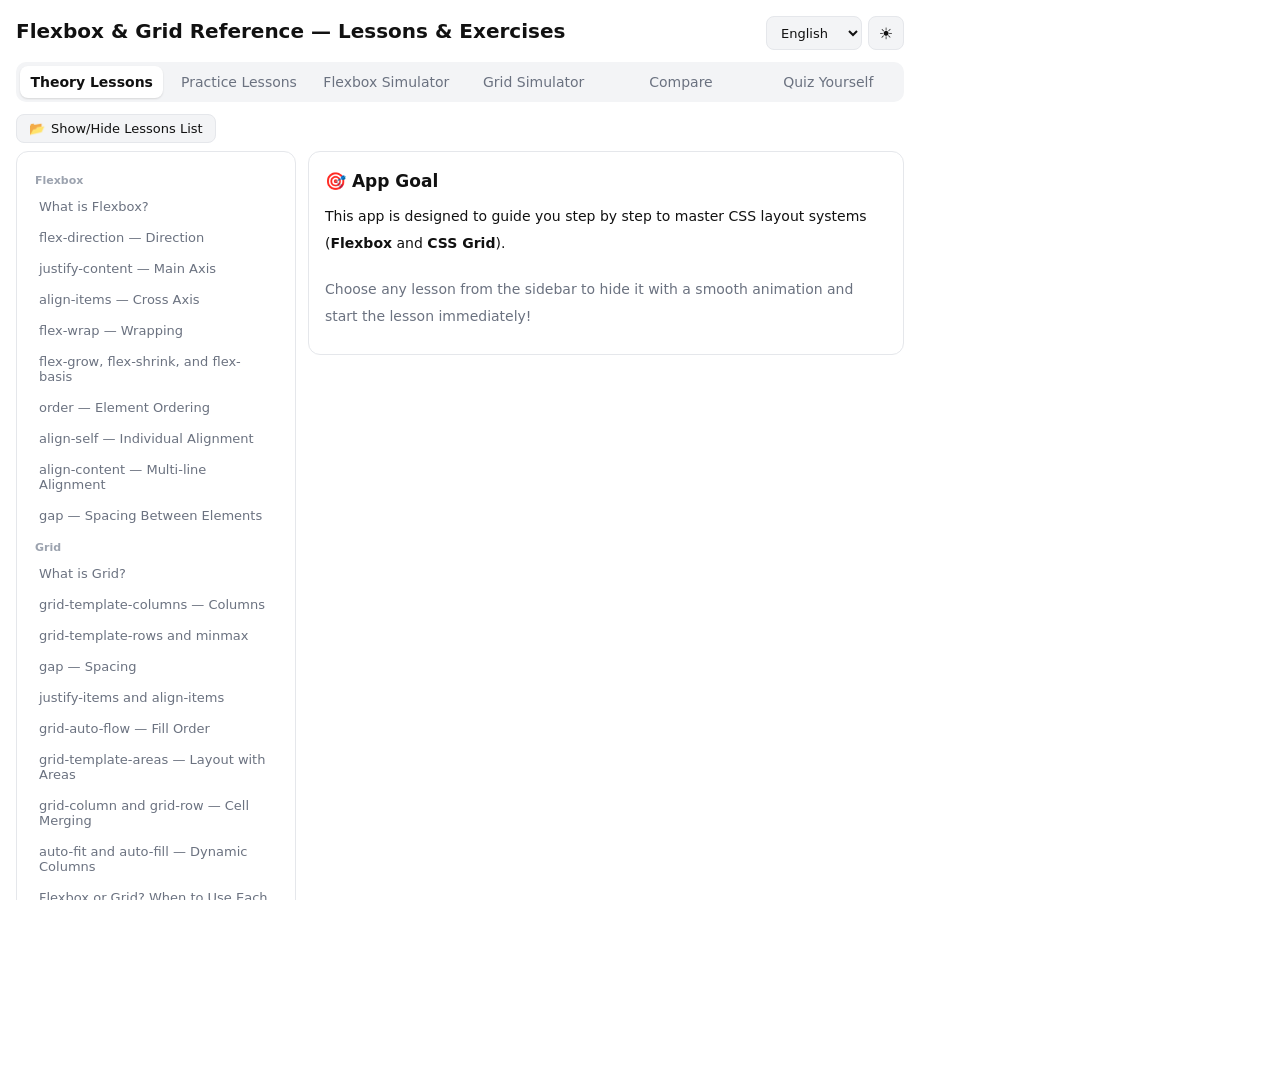
==== index.html @ 4860c78a "Update index.html" ====
<!DOCTYPE html>
<html lang="ar" dir="rtl">
<head>
  <meta charset="UTF-8">
  
  <!-- ✅ الكود السحري لمنع الوميض الأبيض (يعمل فوراً قبل رسم الصفحة) -->
  <script>
    (function() {
      try {
        var isDark = localStorage.getItem('darkMode');
        if (isDark === 'true' || (isDark === null && window.matchMedia && window.matchMedia('(prefers-color-scheme: dark)').matches)) {
          document.documentElement.classList.add('dark');
        }
      } catch (e) {}
    })();
  </script>
  <!-- ✅ نهاية الكود السحري -->

  <meta name="viewport" content="width=device-width, initial-scale=1">
  <meta name="theme-color" content="#111111">
  
  <!-- ✅ تحسينات SEO الأساسية -->
  <title data-i18n="app_title">مرجع Flexbox و Grid — دروس وتمارين تفاعلية</title>
  <meta name="description" content="تعلم Flexbox و CSS Grid بطريقة تفاعلية وممتعة. دروس شاملة، تمارين تطبيقية، محاكي حر، واختبارات لقياس مستوى فهمك. مرجعك العربي الأول لتخطيط CSS.">
  <meta name="keywords" content="Flexbox, CSS Grid, تعلم CSS, دروس CSS, تمارين CSS, CSS Layout, مرجع CSS, تصميم متجاوب, تطوير الويب">
  <meta name="author" content="Moussa Abderrezagui">
  <link rel="canonical" href="https://abdmou191.github.io/css-layout-master/">
  
  <!-- ✅ تحسينات SEO لمشاركة الروابط (Open Graph & Twitter) -->
  <meta property="og:title" content="مرجع Flexbox و Grid — دروس وتمارين تفاعلية">
<meta name="google-site-verification" content="Es6RuKl8dk422bpv8BewjqeZ9fVacqXVVdDgzNrcWMI" />
  <meta property="og:description" content="تعلم تخطيط CSS بطريقة تفاعلية مع دروس، تمارين، ومحاكي حر.">
  <meta property="og:image" content="https://abdmou191.github.io/css-layout-master/icons/icon-1080.jpg">
  <meta property="og:url" content="https://yourdomain.com/index.html">
  <meta property="og:type" content="website">
  <meta property="og:locale" content="ar_AR">
  
  <meta name="twitter:card" content="summary_large_image">
  <meta name="twitter:title" content="مرجع Flexbox و Grid — دروس وتمارين تفاعلية">
  <meta name="twitter:description" content="تعلم تخطيط CSS بطريقة تفاعلية مع دروس، تمارين، ومحاكي حر.">
  <meta name="twitter:image" content="https://abdmou191.github.io/css-layout-master/icons/icon-1080.jpg">

  <!-- PWA -->
  <link rel="manifest" href="manifest.json">
  
  <link rel="icon" type="image/jpeg" sizes="192x192" href="icons/icon-192.jpg">
<link rel="apple-touch-icon" href="icons/icon-192.jpg">
  
  <!-- Stylesheet -->
  <link rel="stylesheet" href="css/style.css">
</head>
<body>
  <!-- Header -->
  <header class="app-header">
    <h1 data-i18n="app_title">مرجع Flexbox و Grid — الدروس والتمارين</h1>
    <div class="header-controls">
      <!-- Language Selector -->
      <select id="langSelector" class="lang-selector" aria-label="اختر اللغة">
        <option value="ar">العربية</option>
        <option value="en">English</option>
        <option value="fr">Français</option>
      </select>
      
      <!-- Dark Mode Toggle -->
      <button id="darkModeToggle" class="dark-toggle" aria-label="تبديل الوضع الليلي">
        <span class="icon-light">☀️</span>
        <span class="icon-dark">🌙</span>
      </button>
    </div>
  </header>

  <!-- زر التثبيت المخصص -->
<button id="installAppBtn" style="display: none; margin: 12px auto; padding: 10px 20px; background: var(--accent); color: white; border: none; border-radius: 8px; cursor: pointer; font-size: 14px; font-weight: 600;">
  📲 تثبيت التطبيق على هاتفك
</button>

  <!-- Mode Segments -->
  <div class="seg" id="modeSeg" role="tablist">
    <button data-m="theory" class="on" role="tab" aria-selected="true" data-i18n="mode_theory">الدروس النظرية</button>
    <button data-m="practice" role="tab" aria-selected="false" data-i18n="mode_practice">الدروس التطبيقية</button>
    <button data-m="flex" role="tab" aria-selected="false" data-i18n="mode_flex">محاكي Flexbox</button>
    <button data-m="grid" role="tab" aria-selected="false" data-i18n="mode_grid">محاكي Grid</button>
    <button data-m="compare" role="tab" aria-selected="false" data-i18n="mode_compare">مقارنة</button>
    <button data-m="quiz" role="tab" aria-selected="false" data-i18n="mode_quiz">اختبر نفسك</button>
  </div>

  <!-- Theory Section -->
  <div id="theory">
    <button id="toggleSidebarBtn" class="toggle-sidebar-btn" aria-label="إخفاء أو إظهار قائمة الدروس" aria-expanded="true">
      📂 <span data-i18n="toggle_lessons">إخفاء/إظهار قائمة الدروس</span>
    </button>
    
    <div class="grid2" id="theoryGrid">
      <div class="panel side" id="lessonList" role="navigation"></div>
      <div class="panel lesson" id="lessonBody">
        <div id="appGoalWelcome">
          <h2 data-i18n="welcome_title">🎯 هدف التطبيق</h2>
          <p data-i18n="welcome_desc">هذا التطبيق مصمم خصيصاً ليرافقك خطوة بخطوة لاحتراف أنظمة التخطيط في CSS (وهي <strong>Flexbox</strong> و <strong>CSS Grid</strong>).</p>
          <p style="color: var(--sec); margin-top: 20px;" data-i18n="welcome_hint">اختر أي درس من القائمة الجانبية لتختفي القائمة بأسلوب حركي هادئ ويبدأ الدرس فوراً!</p>
        </div>
      </div>
    </div>
  </div>

  <!-- Practice Section -->
  <div id="practice" style="display:none">
    <div class="chips" id="chips"></div>
    <div class="grid2">
      <div class="panel" id="pControls"></div>
      <div>
        <div class="cap">
          <span style="font-weight:600" data-i18n="goal_title">الهدف المطلوب</span>
          <span>?</span>
        </div>
        <div class="stage sm" id="goalStage" style="margin-bottom:12px"></div>
        <div class="cap">
          <span style="font-weight:600" data-i18n="your_try">تجربتك</span>
          <span>✏️</span>
        </div>
        <div class="stage sm" id="userStage"></div>
        <button class="pbtn" id="checkBtn" data-i18n="btn_check">تحقق من الحل</button>
        <button class="pbtn ghost" id="hintBtn" data-i18n="btn_hint">تلميح</button>
        <div class="msg" id="pMsg"></div>
      </div>
    </div>
  </div>

  <!-- Play Section -->
  <div id="play" style="display:none">
    <div class="grid2">
      <div class="panel" id="controls"></div>
      <div>
        <div id="stages"></div>
        <pre id="codeOut"></pre>
      </div>
    </div>
  </div>

  <!-- Quiz Section -->
  <div id="quiz" style="display:none">
    <div class="panel">
      <div class="cap">
        <span id="qCount"></span>
        <span id="qScore"></span>
      </div>
      <div id="qBody"></div>
      <div class="expl" id="qExpl"></div>
      <button class="pbtn" id="qNext" disabled data-i18n="btn_next">التالي</button>
    </div>
  </div>
  <!-- Footer -->
  <footer class="app-footer">
    <a href="index.html" data-i18n="footer_home">الرئيسية</a>
    <span class="separator">•</span>
    <a href="privacy.html" data-i18n="footer_privacy">سياسة الخصوصية</a>
    <span class="separator">•</span>
    <a href="terms.html" data-i18n="footer_terms">الشروط والأحكام</a>
    <p class="copyright" data-i18n="footer_copyright">© 2026 مرجع Flexbox و Grid. جميع الحقوق محفوظة.</p>
  </footer>

<script src="js/theme.js"></script>
  <script src="js/i18n.js"></script>
  <script src="js/app.js"></script>
  <script src="pwa.js"></script>
</body>
</html>
---- css/style.css ----
:root {
  --bg: #fff;
  --txt: #111;
  --muted: #f3f4f6;
  --border: #e5e7eb;
  --sec: #6b7280;
  --ter: #9ca3af;

  --primary: #111;
  --primary-text: #fff;

  --success: #16a34a;
  --success-bg: rgba(22, 163, 74, .1);

  --danger: #dc2626;
  --danger-bg: rgba(220, 38, 38, .1);

  --note-bg: rgba(59, 130, 246, .1);
  --note-border: #3b82f6;
  --note-text: var(--txt);

  --shadow-sm: 0 1px 2px rgba(0, 0, 0, .12);
  --shadow-md: 0 8px 24px rgba(0, 0, 0, .08);

  --radius-sm: 6px;
  --radius-md: 8px;
  --radius-lg: 10px;
  --radius-xl: 12px;

  --header-gap: 10px;
  --sidebar-width: 280px;

  color-scheme: light;
}

html.dark, body.dark {
  --bg: #111;
  --txt: #eee;
  --muted: #1f2937;
  --border: #374151;
  --sec: #9ca3af;
  --ter: #6b7280;

  --primary: #eee;
  --primary-text: #111;

  --success: #22c55e;
  --success-bg: rgba(34, 197, 94, .13);

  --danger: #f87171;
  --danger-bg: rgba(248, 113, 113, .13);

  --note-bg: rgba(59, 130, 246, .16);
  --note-border: #60a5fa;
  --note-text: var(--txt);

  --shadow-sm: 0 1px 2px rgba(0, 0, 0, .35);
  --shadow-md: 0 8px 24px rgba(0, 0, 0, .28);

  color-scheme: dark;
}

* {
  box-sizing: border-box;
}

/* ============ منع السحب للتحديث (Pull-to-Refresh) ============ */
html, body {
  overscroll-behavior-y: contain;
  overflow-x: hidden;
}

body {
  position: fixed;
  width: 100%;
  height: 100%;
  overflow-y: auto;
  -webkit-overflow-scrolling: touch;
}

html {
  min-height: 100%;
  background: var(--bg);
}

body {
  font-family: system-ui, -apple-system, "Segoe UI", Tahoma, Arial, sans-serif;
  background: var(--bg);
  color: var(--txt);
  margin: 0;
  padding: 16px;
  max-width: 920px;
  margin-inline: auto;
  min-height: 100vh;
  transition: background-color .25s ease, color .25s ease;
}

body[dir="rtl"] {
  text-align: right;
}

body[dir="ltr"] {
  text-align: left;
}

button,
select,
input {
  font: inherit;
}

button {
  -webkit-tap-highlight-color: transparent;
}

button:focus-visible,
select:focus-visible,
input:focus-visible {
  outline: 2px solid #3b82f6;
  outline-offset: 2px;
}

.app-header {
  display: flex;
  align-items: flex-start;
  justify-content: space-between;
  gap: var(--header-gap);
  margin-bottom: 12px;
}

h1 {
  font-size: 20px;
  font-weight: 700;
  margin: 0;
  line-height: 1.5;
}

.header-controls {
  display: flex;
  align-items: center;
  gap: 6px;
  flex-shrink: 0;
}

.lang-selector {
  border: 1px solid var(--border);
  background: var(--muted);
  color: var(--txt);
  border-radius: var(--radius-md);
  padding: 6px 10px;
  font-size: 13px;
  cursor: pointer;
  min-height: 34px;
  transition: background-color .25s ease, color .25s ease, border-color .25s ease;
}

.dark-toggle {
  border: 1px solid var(--border);
  background: var(--muted);
  color: var(--txt);
  border-radius: var(--radius-md);
  width: 36px;
  height: 34px;
  display: inline-flex;
  align-items: center;
  justify-content: center;
  cursor: pointer;
  padding: 0;
  transition: background-color .25s ease, color .25s ease, border-color .25s ease, transform .2s ease;
}

.dark-toggle:hover {
  transform: translateY(-1px);
}

.dark-toggle .icon-dark {
  display: none;
}

body.dark .dark-toggle .icon-light {
  display: none;
}

body.dark .dark-toggle .icon-dark {
  display: inline;
}

.seg {
  display: flex;
  gap: 4px;
  background: var(--muted);
  border-radius: var(--radius-lg);
  padding: 4px;
  margin-bottom: 12px;
  flex-wrap: wrap;
  transition: background-color .25s ease;
}

.seg button {
  flex: 1;
  min-width: 100px;
  border: 0;
  background: transparent;
  color: var(--sec);
  padding: 8px 4px;
  border-radius: var(--radius-md);
  cursor: pointer;
  font-size: 14px;
  transition: background-color .2s ease, color .2s ease, box-shadow .2s ease;
}

.seg button.on {
  background: var(--bg);
  color: var(--txt);
  font-weight: 600;
  box-shadow: var(--shadow-sm);
}

.panel {
  border: 1px solid var(--border);
  border-radius: var(--radius-xl);
  padding: 12px;
  background: transparent;
  transition: border-color .25s ease, background-color .25s ease;
}

.lbl {
  font-size: 12px;
  color: var(--ter);
  margin: 10px 0 4px;
}

.lbl:first-child {
  margin-top: 0;
}

.opts {
  display: flex;
  flex-wrap: wrap;
  gap: 4px;
}

.opts button {
  border: 1px solid var(--border);
  background: transparent;
  color: var(--sec);
  border-radius: var(--radius-sm);
  padding: 4px 8px;
  font-size: 12px;
  cursor: pointer;
  font-family: ui-monospace, Consolas, monospace;
  direction: ltr;
  unicode-bidi: isolate;
  transition: background-color .2s ease, color .2s ease, border-color .2s ease;
}

.opts button.on {
  border-color: var(--txt);
  color: var(--txt);
  font-weight: 600;
  background: var(--muted);
}

input[type="range"] {
  width: 100%;
  accent-color: var(--txt);
  margin: 2px 0;
}

.stage {
  border: 1px dashed var(--ter);
  border-radius: var(--radius-lg);
  padding: 8px;
  min-height: 190px;
  overflow: hidden;
  direction: ltr;
  background: transparent;
  transition: border-color .25s ease, background-color .25s ease;
}

.stage.sm {
  min-height: 140px;
}

.box {
  border-radius: var(--radius-sm);
  display: flex;
  align-items: center;
  justify-content: center;
  font-size: 13px;
  font-weight: 600;
  min-width: 36px;
  min-height: 36px;
  transition: all .25s ease;
  border: 1px solid;
  color: inherit;
  direction: ltr;
  unicode-bidi: isolate;
}

pre {
  background: var(--muted);
  color: var(--txt);
  border-radius: var(--radius-lg);
  padding: 12px;
  font-family: ui-monospace, Consolas, monospace;
  font-size: 12px;
  line-height: 1.7;
  direction: ltr;
  text-align: left;
  overflow-x: auto;
  margin: 12px 0;
  white-space: pre-wrap;
  transition: background-color .25s ease, color .25s ease;
}

.cap {
  font-size: 12px;
  color: var(--ter);
  margin-bottom: 6px;
  display: flex;
  justify-content: space-between;
  gap: 8px;
}

.qopt {
  display: block;
  width: 100%;
  text-align: start;
  border: 1px solid var(--border);
  background: transparent;
  border-radius: var(--radius-lg);
  padding: 10px 12px;
  margin-top: 8px;
  cursor: pointer;
  font-size: 15px;
  color: var(--txt);
  transition: background-color .2s ease, border-color .2s ease, color .2s ease;
}

.qopt:hover:not(:disabled) {
  background: var(--muted);
}

.qopt:disabled {
  cursor: default;
}

.qopt.ok {
  border-color: var(--success);
  background: var(--success-bg);
}

.qopt.bad {
  border-color: var(--danger);
  background: var(--danger-bg);
}

.expl {
  font-size: 13px;
  margin-top: 10px;
  padding: 10px 12px;
  border-radius: var(--radius-lg);
  background: var(--muted);
  color: var(--txt);
  display: none;
  line-height: 1.8;
}

.pbtn {
  border: 0;
  background: var(--primary);
  color: var(--primary-text);
  border-radius: var(--radius-md);
  padding: 8px 20px;
  font-size: 14px;
  cursor: pointer;
  margin-top: 12px;
  transition: background-color .25s ease, color .25s ease, opacity .2s ease, transform .2s ease;
}

.pbtn:hover:not(:disabled) {
  transform: translateY(-1px);
}

.pbtn:disabled {
  opacity: .35;
  cursor: default;
}

.pbtn.ghost {
  background: transparent;
  border: 1px solid var(--border);
  color: var(--txt);
}

.grid2 {
  display: grid;
  gap: 12px;
  grid-template-columns: var(--sidebar-width) minmax(0, 1fr);
  transition: grid-template-columns .4s ease;
  align-items: start;
}

.grid2.sidebar-hidden {
  grid-template-columns: 0 minmax(0, 1fr);
}

.side {
  transition:
    opacity .3s ease,
    transform .3s ease,
    padding .3s ease,
    border-color .3s ease,
    max-height .35s ease,
    margin .35s ease;
  overflow: auto;
  min-width: 0;
}

.side.hidden {
  opacity: 0;
  pointer-events: none;
  transform: translateX(18px);
  padding: 0;
  border-color: transparent;
}

html[dir="ltr"] .side.hidden,
body[dir="ltr"] .side.hidden {
  transform: translateX(-18px);
}

.toggle-sidebar-btn {
  margin-bottom: 8px;
  background: var(--muted);
  border: 1px solid var(--border);
  color: var(--txt);
  padding: 6px 12px;
  border-radius: var(--radius-md);
  cursor: pointer;
  font-size: 13px;
  display: inline-flex;
  align-items: center;
  gap: 6px;
  transition: background-color .25s ease, color .25s ease, border-color .25s ease;
}

.side button {
  display: block;
  width: 100%;
  text-align: start;
  border: 0;
  background: transparent;
  border-radius: var(--radius-md);
  padding: 8px 10px;
  cursor: pointer;
  font-size: 13px;
  color: var(--sec);
  transition: background-color .2s ease, color .2s ease;
}

.side button:hover {
  background: var(--muted);
  color: var(--txt);
}

.side button.on {
  background: var(--muted);
  color: var(--txt);
  font-weight: 600;
}

.side .grp {
  font-size: 11px;
  color: var(--ter);
  margin: 10px 6px 4px;
  font-weight: 600;
}

.lesson {
  min-width: 0;
}

.lesson h2 {
  font-size: 17px;
  margin: 4px 0 8px;
  line-height: 1.6;
}

.lesson h3 {
  font-size: 15px;
  margin: 16px 0 8px;
  line-height: 1.6;
}

.lesson p {
  font-size: 14px;
  line-height: 1.9;
  color: var(--txt);
  margin: 8px 0;
}

.lesson ul,
.lesson ol {
  font-size: 14px;
  line-height: 1.9;
  padding-inline-start: 24px;
  margin: 8px 0;
}

.lesson li {
  margin: 4px 0;
}

.lesson .note {
  font-size: 13px;
  color: var(--note-text);
  background: var(--note-bg);
  border-inline-start: 3px solid var(--note-border);
  border-radius: var(--radius-md);
  padding: 8px 12px;
  margin-top: 12px;
  line-height: 1.8;
}

table.vals {
  width: 100%;
  border-collapse: collapse;
  font-size: 13px;
  margin: 8px 0;
}

table.vals td,
table.vals th {
  border: 1px solid var(--border);
  padding: 6px 10px;
  text-align: start;
  vertical-align: top;
}

table.vals th {
  background: var(--muted);
  font-weight: 600;
}

table.vals code {
  font-family: ui-monospace, Consolas, monospace;
  direction: ltr;
  unicode-bidi: isolate;
}

code {
  font-family: ui-monospace, Consolas, monospace;
  background: var(--muted);
  color: var(--txt);
  border-radius: 4px;
  padding: 1px 5px;
  font-size: .92em;
  direction: ltr;
  unicode-bidi: isolate;
}

.chips {
  display: flex;
  flex-wrap: wrap;
  gap: 4px;
  margin-bottom: 12px;
}

.chips button {
  border: 1px solid var(--border);
  background: transparent;
  color: var(--sec);
  border-radius: var(--radius-sm);
  padding: 5px 10px;
  font-size: 12px;
  cursor: pointer;
  transition: background-color .2s ease, color .2s ease, border-color .2s ease;
}

.chips button.done {
  border-color: var(--success);
  color: var(--success);
}

.chips button.on {
  border-color: var(--txt);
  color: var(--txt);
  font-weight: 600;
  background: var(--muted);
}

.score {
  font-size: 32px;
  font-weight: 600;
}

.msg {
  font-size: 14px;
  margin-top: 10px;
  padding: 10px 12px;
  border-radius: var(--radius-lg);
  display: none;
  line-height: 1.7;
}

.msg.ok {
  display: block;
  background: var(--success-bg);
  color: var(--success);
}

.msg.no {
  display: block;
  background: var(--danger-bg);
  color: var(--danger);
}

#appGoalWelcome {
  padding: 4px;
}

#appGoalWelcome h2 {
  margin-top: 0;
}

#codeOut {
  min-height: 80px;
}

.install-app-btn {
  border: 1px solid var(--border);
  background: var(--muted);
  color: var(--txt);
  border-radius: var(--radius-md);
  padding: 6px 12px;
  font-size: 13px;
  cursor: pointer;
  display: none;
  align-items: center;
  gap: 6px;
  min-height: 34px;
  transition: background-color .25s ease, color .25s ease, border-color .25s ease;
}

.install-app-btn.show {
  display: inline-flex;
}

.app-toast {
  position: fixed;
  inset-inline: 16px;
  bottom: 16px;
  margin-inline: auto;
  max-width: 420px;
  background: var(--txt);
  color: var(--bg);
  border-radius: var(--radius-lg);
  padding: 10px 14px;
  font-size: 13px;
  line-height: 1.7;
  box-shadow: var(--shadow-md);
  z-index: 9999;
  opacity: 0;
  transform: translateY(12px);
  pointer-events: none;
  transition: opacity .25s ease, transform .25s ease;
}

.app-toast.show {
  opacity: 1;
  transform: translateY(0);
}

.loading-lang {
  opacity: .65;
  pointer-events: none;
}

[dir="ltr"] .opts,
[dir="ltr"] .chips,
[dir="ltr"] .seg {
  direction: ltr;
}

[dir="rtl"] .opts,
[dir="rtl"] .chips,
[dir="rtl"] .seg {
  direction: rtl;
}

[dir="rtl"] .opts button,
[dir="rtl"] code,
[dir="rtl"] pre,
[dir="rtl"] .stage {
  direction: ltr;
}

@media (max-width: 760px) {
  body {
    padding: 12px;
  }

  .app-header {
    align-items: stretch;
    flex-direction: column;
  }

  .header-controls {
    justify-content: flex-start;
    flex-wrap: wrap;
  }

  h1 {
    font-size: 18px;
  }

  .seg button {
    min-width: calc(50% - 4px);
    font-size: 13px;
  }

  .grid2 {
    grid-template-columns: 1fr;
  }

  .grid2.sidebar-hidden {
    grid-template-columns: 1fr;
  }

  .side {
    max-height: 520px;
  }

  .side.hidden {
    max-height: 0;
    padding-top: 0;
    padding-bottom: 0;
    margin-top: 0;
    margin-bottom: 0;
    border-width: 0;
    transform: translateY(-8px);
  }

  html[dir="ltr"] .side.hidden,
  body[dir="ltr"] .side.hidden {
    transform: translateY(-8px);
  }

  .stage {
    min-height: 170px;
  }

  .stage.sm {
    min-height: 135px;
  }

  table.vals {
    display: block;
    overflow-x: auto;
    white-space: normal;
  }
}

@media (max-width: 420px) {
  body {
    padding: 10px;
  }

  .seg {
    gap: 3px;
    padding: 3px;
  }

  .seg button {
    min-width: calc(50% - 3px);
    padding: 8px 3px;
    font-size: 12px;
  }

  .panel {
    padding: 10px;
  }

  .lang-selector {
    font-size: 12px;
    padding: 6px 8px;
  }

  .dark-toggle {
    width: 34px;
  }

  .pbtn {
    width: 100%;
  }

  .pbtn + .pbtn {
    margin-top: 8px;
  }

  .opts button {
    font-size: 11px;
    padding: 4px 7px;
  }

  .box {
    min-width: 32px;
    min-height: 32px;
    font-size: 12px;
  }
}

@media (prefers-reduced-motion: reduce) {
  *,
  *::before,
  *::after {
    transition-duration: .01ms !important;
    animation-duration: .01ms !important;
    animation-iteration-count: 1 !important;
    scroll-behavior: auto !important;
  }
}

/* ============ Legal Pages ============ */
.legal-content {
  max-width: 800px;
  margin: 0 auto;
  line-height: 1.8;
}

.legal-content h2 {
  font-size: 22px;
  margin-bottom: 8px;
  color: var(--txt);
}

.legal-content h3 {
  font-size: 17px;
  margin-top: 24px;
  margin-bottom: 8px;
  color: var(--accent);
}

.legal-content p {
  font-size: 14px;
  margin: 10px 0;
  color: var(--txt);
}

.legal-content ul {
  padding-inline-start: 20px;
  margin: 10px 0;
}

.legal-content li {
  font-size: 14px;
  margin: 6px 0;
  color: var(--txt);
}

.legal-content a {
  color: var(--accent);
  text-decoration: none;
}

.legal-content a:hover {
  text-decoration: underline;
}

.legal-content section {
  margin-bottom: 20px;
  padding-bottom: 16px;
  border-bottom: 1px solid var(--border);
}

.legal-content section:last-child {
  border-bottom: none;
}

.last-updated {
  font-size: 13px;
  color: var(--sec);
  font-style: italic;
  margin-bottom: 20px;
}

.back-link {
  display: inline-block;
  margin-bottom: 16px;
  color: var(--accent);
  text-decoration: none;
  font-size: 14px;
  padding: 6px 12px;
  border-radius: 6px;
  background: var(--muted);
  transition: all 0.2s ease;
}

.back-link:hover {
  background: var(--border);
  text-decoration: none;
}

/* ============ Footer ============ */
.app-footer {
  margin-top: 32px;
  padding: 20px 16px;
  text-align: center;
  border-top: 1px solid var(--border);
  font-size: 13px;
  color: var(--sec);
}

.app-footer a {
  color: var(--sec);
  text-decoration: none;
  margin: 0 8px;
  transition: color 0.2s ease;
}

.app-footer a:hover {
  color: var(--accent);
}

.app-footer .separator {
  color: var(--border);
}

.app-footer .copyright {
  margin-top: 12px;
  font-size: 12px;
  color: var(--ter);
}

@media (max-width: 640px) {
  .app-footer {
    font-size: 12px;
  }
  
  .app-footer a {
    display: inline-block;
    margin: 4px 6px;
  }
  
  .app-footer .separator {
    display: none;
  }
}
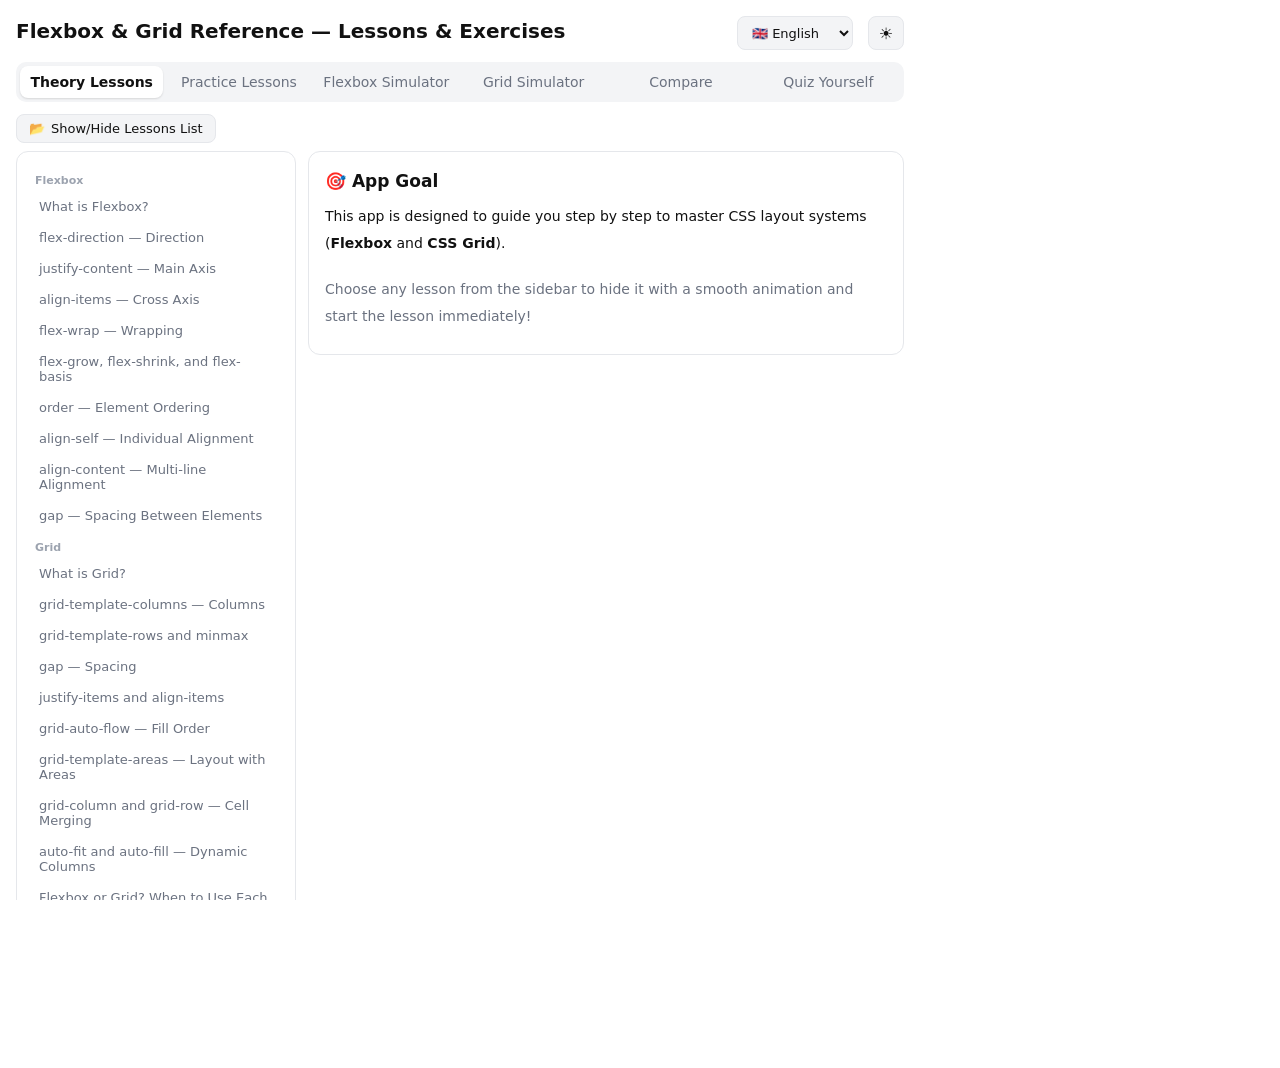
==== commit 302c3a8b: "Update index.html" ====
--- a/index.html
+++ b/index.html
@@ -20,6 +20,7 @@
   <meta name="theme-color" content="#111111">
   
   <!-- ✅ تحسينات SEO الأساسية -->
+<meta name="google-site-verification" content="5vHWFLdKTY2OHldSC4ydCqXHhtrCh5S8ylB6sjSx-vI" />
   <title data-i18n="app_title">مرجع Flexbox و Grid — دروس وتمارين تفاعلية</title>
   <meta name="description" content="تعلم Flexbox و CSS Grid بطريقة تفاعلية وممتعة. دروس شاملة، تمارين تطبيقية، محاكي حر، واختبارات لقياس مستوى فهمك. مرجعك العربي الأول لتخطيط CSS.">
   <meta name="keywords" content="Flexbox, CSS Grid, تعلم CSS, دروس CSS, تمارين CSS, CSS Layout, مرجع CSS, تصميم متجاوب, تطوير الويب">
@@ -31,7 +32,7 @@
 <meta name="google-site-verification" content="Es6RuKl8dk422bpv8BewjqeZ9fVacqXVVdDgzNrcWMI" />
   <meta property="og:description" content="تعلم تخطيط CSS بطريقة تفاعلية مع دروس، تمارين، ومحاكي حر.">
   <meta property="og:image" content="https://abdmou191.github.io/css-layout-master/icons/icon-1080.jpg">
-  <meta property="og:url" content="https://yourdomain.com/index.html">
+  <meta property="og:url" content="https://abdmou191.github.io/css-layout-master/index.html">
   <meta property="og:type" content="website">
   <meta property="og:locale" content="ar_AR">
   
@@ -56,10 +57,12 @@
     <div class="header-controls">
       <!-- Language Selector -->
       <select id="langSelector" class="lang-selector" aria-label="اختر اللغة">
-        <option value="ar">العربية</option>
-        <option value="en">English</option>
-        <option value="fr">Français</option>
-      </select>
+  <option value="ar">🇩🇿 العربية</option>
+  <option value="en">🇬🇧 English</option>
+  <option value="fr">🇫🇷 Français</option>
+  <option value="es">🇪🇸 Español</option>
+  <option value="tr">🇹🇷 Türkçe</option>
+</select>
       
       <!-- Dark Mode Toggle -->
       <button id="darkModeToggle" class="dark-toggle" aria-label="تبديل الوضع الليلي">
--- a/css/style.css
+++ b/css/style.css
@@ -66,7 +66,7 @@
 
 /* ============ منع السحب للتحديث (Pull-to-Refresh) ============ */
 html, body {
-  overscroll-behavior-y: contain;
+  overscroll-behavior-y: none;
   overflow-x: hidden;
 }
 
@@ -87,7 +87,7 @@
   font-family: system-ui, -apple-system, "Segoe UI", Tahoma, Arial, sans-serif;
   background: var(--bg);
   color: var(--txt);
-  margin: 0;
+  margin: 0 auto;
   padding: 16px;
   max-width: 920px;
   margin-inline: auto;
@@ -138,7 +138,7 @@
 .header-controls {
   display: flex;
   align-items: center;
-  gap: 6px;
+  gap: 15px;
   flex-shrink: 0;
 }
 
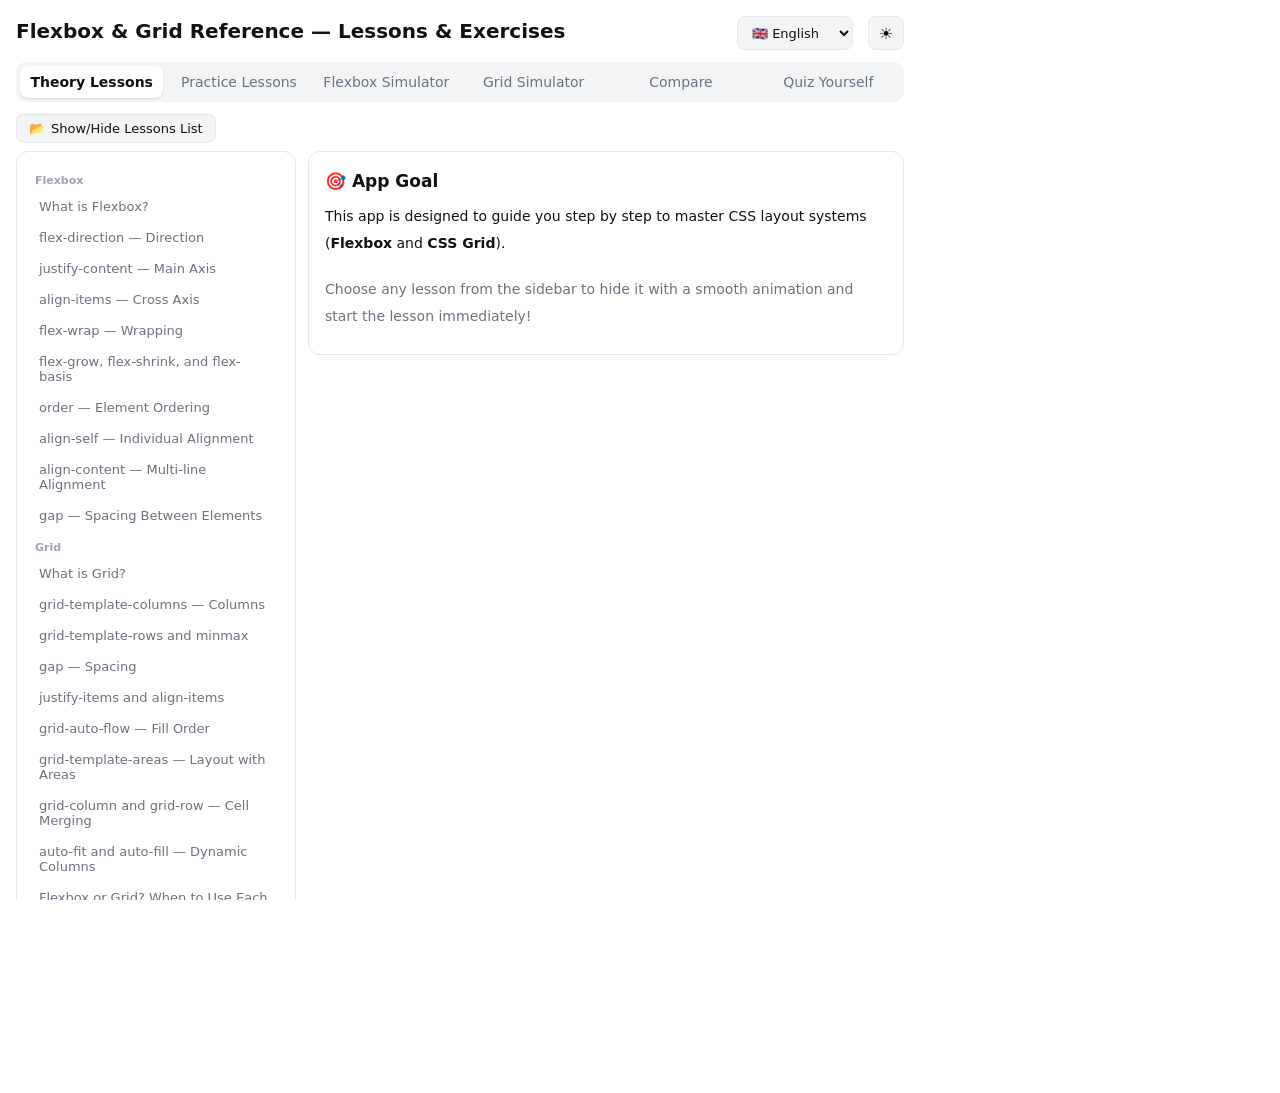
==== commit 651dc9b3: "Update index.html" ====
--- a/index.html
+++ b/index.html
@@ -161,9 +161,24 @@
     <p class="copyright" data-i18n="footer_copyright">© 2026 مرجع Flexbox و Grid. جميع الحقوق محفوظة.</p>
   </footer>
 
-<script src="js/theme.js"></script>
+
+<!-- زر التحديث اليدوي (يظهر فقط في التطبيق المثبت) -->
+  <button id="manualRefreshBtn" aria-label="تحديث التطبيق">
+    ↻
+  </button>
+
+  <!-- حاوية رسائل التنبيه -->
+  <div id="toastContainer"></div>
+
+  <script src="js/theme.js"></script>
   <script src="js/i18n.js"></script>
   <script src="js/app.js"></script>
-  <script src="pwa.js"></script>
+  <script src="js/pwa.js"></script>
 </body>
 </html>
+
+
+
+
+</body>
+</html>
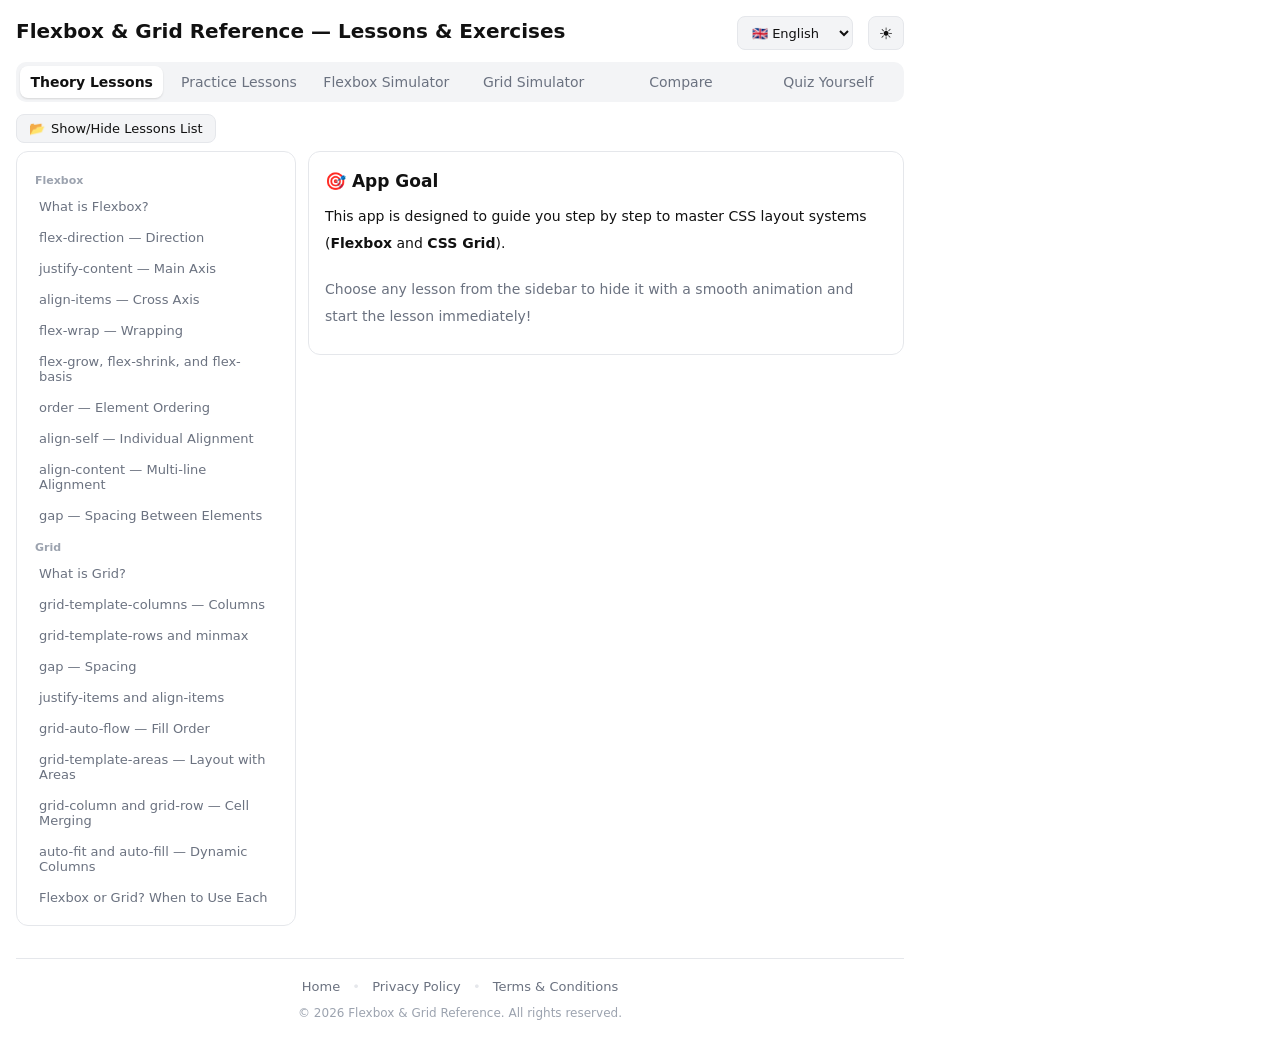
==== commit 57c0455f: "Update index.html" ====
--- a/index.html
+++ b/index.html
@@ -161,24 +161,10 @@
     <p class="copyright" data-i18n="footer_copyright">© 2026 مرجع Flexbox و Grid. جميع الحقوق محفوظة.</p>
   </footer>
 
-
-<!-- زر التحديث اليدوي (يظهر فقط في التطبيق المثبت) -->
-  <button id="manualRefreshBtn" aria-label="تحديث التطبيق">
-    ↻
-  </button>
-
-  <!-- حاوية رسائل التنبيه -->
-  <div id="toastContainer"></div>
-
   <script src="js/theme.js"></script>
   <script src="js/i18n.js"></script>
   <script src="js/app.js"></script>
   <script src="js/pwa.js"></script>
-</body>
-</html>
-
-
-
 
 </body>
 </html>
--- a/css/style.css
+++ b/css/style.css
@@ -62,12 +62,6 @@
 
 * {
   box-sizing: border-box;
-}
-
-/* ============ منع السحب للتحديث (Pull-to-Refresh) ============ */
-html, body {
-  overscroll-behavior-y: none;
-  overflow-x: hidden;
 }
 
 body {
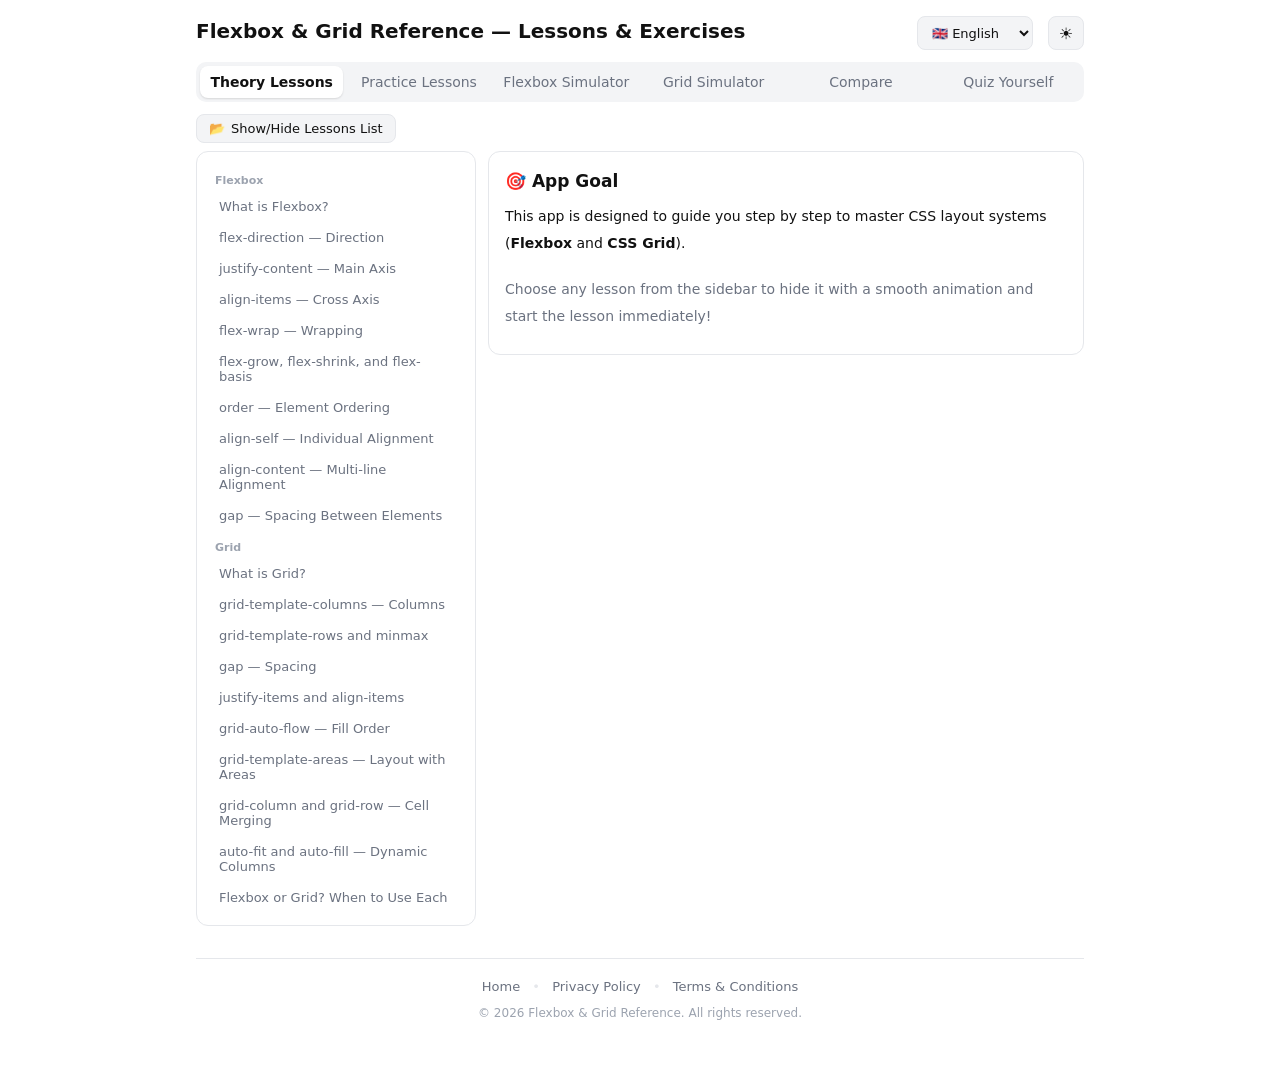
==== commit fd8e575a: "Update index.html" ====
--- a/index.html
+++ b/index.html
@@ -31,7 +31,7 @@
   <meta property="og:title" content="مرجع Flexbox و Grid — دروس وتمارين تفاعلية">
 <meta name="google-site-verification" content="Es6RuKl8dk422bpv8BewjqeZ9fVacqXVVdDgzNrcWMI" />
   <meta property="og:description" content="تعلم تخطيط CSS بطريقة تفاعلية مع دروس، تمارين، ومحاكي حر.">
-  <meta property="og:image" content="https://abdmou191.github.io/css-layout-master/icons/icon-1080.jpg">
+  <meta property="og:image" content="https://abdmou191.github.io/css-layout-master/share-preview.jpg">
   <meta property="og:url" content="https://abdmou191.github.io/css-layout-master/index.html">
   <meta property="og:type" content="website">
   <meta property="og:locale" content="ar_AR">
--- a/css/style.css
+++ b/css/style.css
@@ -64,17 +64,33 @@
   box-sizing: border-box;
 }
 
-body {
-  position: fixed;
-  width: 100%;
-  height: 100%;
-  overflow-y: auto;
-  -webkit-overflow-scrolling: touch;
-}
-
+
+
+/* ============ إصلاح التمرير ومنع السحب في التطبيق المثبت فقط ============ */
 html {
   min-height: 100%;
   background: var(--bg);
+}
+
+body {
+  font-family: system-ui, -apple-system, "Segoe UI", Tahoma, Arial, sans-serif;
+  background: var(--bg);
+  color: var(--txt);
+  margin: 0 auto;
+  padding: 16px;
+  max-width: 920px;
+  margin-inline: auto;
+  min-height: 100vh;
+  transition: background-color .25s ease, color .25s ease;
+  /* السماح بالتمرير الطبيعي بدون تجميد */
+  overflow-y: auto; 
+}
+
+/* منع السحب للتحديث (Pull-to-Refresh) في التطبيق المثبت فقط */
+@media (display-mode: standalone) {
+  html, body {
+    overscroll-behavior-y: none;
+  }
 }
 
 body {
@@ -932,13 +948,30 @@
   .app-footer {
     font-size: 12px;
   }
-  
+
   .app-footer a {
     display: inline-block;
     margin: 4px 6px;
   }
-  
+
   .app-footer .separator {
     display: none;
   }
+}
+
+/* ============ زر المشاركة ============ */
+.share-btn {
+  background: linear-gradient(135deg, #667eea 0%, #764ba2 100%);
+  color: white;
+  font-weight: 600;
+  transition: all 0.3s ease;
+}
+
+.share-btn:hover {
+  transform: translateY(-2px);
+  box-shadow: 0 4px 12px rgba(102, 126, 234, 0.4);
+}
+
+.share-btn:active {
+  transform: translateY(0);
 }
